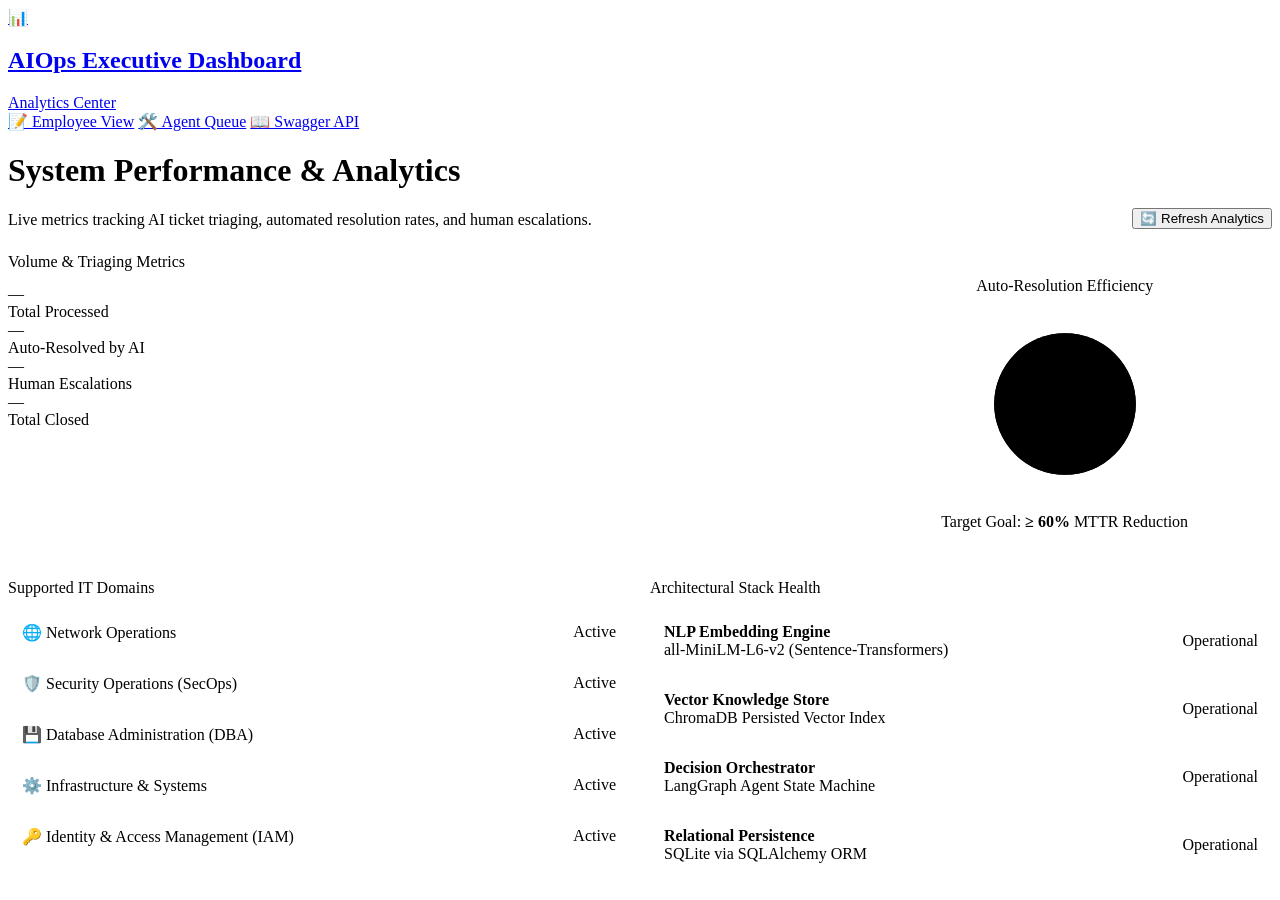
==== frontend/admin.html @ cf8fc793 "Enhance UI with confidence score sidebar, rich aesthetics, and smooth flow" ====
<!DOCTYPE html>
<html lang="en">
<head>
  <meta charset="UTF-8">
  <meta name="viewport" content="width=device-width, initial-scale=1.0">
  <title>AIOps Analytics — AI Ticket Resolution System</title>
  <meta name="description" content="Executive analytics dashboard showing auto-resolve rates, triaging volume, and department resolution performance.">
  <link rel="stylesheet" href="/static/css/style.css">
  <style>
    .analytics-hero {
      display: grid;
      grid-template-columns: 2fr 1fr;
      gap: 20px;
      margin-bottom: 24px;
    }
    @media (max-width: 800px) {
      .analytics-hero { grid-template-columns: 1fr; }
    }

    .kpi-card {
      background: var(--surface);
      border: 1px solid var(--border);
      border-radius: var(--radius-lg);
      padding: 24px;
      display: flex;
      flex-direction: column;
      justify-content: space-between;
      box-shadow: var(--shadow-card);
      position: relative;
      overflow: hidden;
    }
    .kpi-card::before {
      content: '';
      position: absolute;
      top: 0; left: 0; right: 0;
      height: 3px;
      background: linear-gradient(90deg, var(--accent), var(--purple));
    }

    .chart-container {
      display: flex;
      align-items: center;
      justify-content: center;
      padding: 24px;
      position: relative;
    }

    .rate-donut {
      position: relative;
      width: 170px;
      height: 170px;
    }
    .rate-donut svg {
      width: 170px;
      height: 170px;
      transform: rotate(-90deg);
    }
    .rate-donut-center {
      position: absolute;
      top: 50%;
      left: 50%;
      transform: translate(-50%, -50%);
      text-align: center;
    }

    .breakdown-row {
      display: flex;
      align-items: center;
      justify-content: space-between;
      padding: 12px 14px;
      margin-bottom: 8px;
      background: var(--surface-2);
      border-radius: var(--radius-sm);
      border: 1px solid var(--border-soft);
    }
  </style>
</head>
<body>

  <!-- ── Navbar ── -->
  <header class="navbar">
    <a href="/app" class="navbar-brand">
      <div class="navbar-logo">📊</div>
      <div>
        <h2>AIOps Executive Dashboard</h2>
      </div>
      <span class="navbar-badge">Analytics Center</span>
    </a>

    <div class="navbar-right">
      <a href="/app/employee" class="nav-link-btn">📝 Employee View</a>
      <a href="/app/agent" class="nav-link-btn">🛠️ Agent Queue</a>
      <a href="/docs" target="_blank" class="nav-link-btn">📖 Swagger API</a>
    </div>
  </header>

  <!-- ── Main Workspace ── -->
  <main class="container">

    <div style="display:flex;justify-content:space-between;align-items:flex-end;margin-bottom:24px;flex-wrap:wrap;gap:12px;">
      <div>
        <h1>System Performance &amp; Analytics</h1>
        <p class="subtitle" style="margin:0;">Live metrics tracking AI ticket triaging, automated resolution rates, and human escalations.</p>
      </div>
      <button id="refreshBtn" class="secondary" onclick="loadAnalytics()">
        <span>🔄 Refresh Analytics</span>
      </button>
    </div>

    <!-- Hero Analytics -->
    <div class="analytics-hero">

      <!-- Left stats grid -->
      <div class="card" style="margin:0;">
        <div class="card-title">Volume &amp; Triaging Metrics</div>
        <div class="metric-grid" style="margin-bottom:0;margin-top:14px;">
          <div class="metric-box">
            <div class="value text-accent" id="totalTickets">—</div>
            <div class="label">Total Processed</div>
          </div>
          <div class="metric-box">
            <div class="value text-success" id="autoResolved">—</div>
            <div class="label">Auto-Resolved by AI</div>
          </div>
          <div class="metric-box">
            <div class="value text-warn" id="escalatedCount">—</div>
            <div class="label">Human Escalations</div>
          </div>
          <div class="metric-box">
            <div class="value text-info" id="resolvedCount">—</div>
            <div class="label">Total Closed</div>
          </div>
        </div>
      </div>

      <!-- Right Donut Card -->
      <div class="kpi-card" style="align-items:center;text-align:center;">
        <div class="sidebar-card-title" style="width:100%;">Auto-Resolution Efficiency</div>
        <div class="chart-container">
          <div class="rate-donut">
            <svg viewBox="0 0 120 120">
              <circle class="ring-track" cx="60" cy="60" r="50"/>
              <circle class="ring-fill" id="autoResolveFill" cx="60" cy="60" r="50" style="stroke: var(--success);"/>
            </svg>
            <div class="rate-donut-center">
              <div class="confidence-ring-pct text-success" id="autoResolvePct" style="font-size:32px;">0%</div>
              <div class="confidence-ring-label">AI Resolved</div>
            </div>
          </div>
        </div>
        <div class="text-xs text-dim">
          Target Goal: <strong>&ge; 60%</strong> MTTR Reduction
        </div>
      </div>

    </div>

    <!-- Department Distribution & System Health -->
    <div style="display:grid;grid-template-columns:1fr 1fr;gap:20px;">

      <div class="card">
        <div class="card-title">Supported IT Domains</div>
        <div style="margin-top:14px;">
          <div class="breakdown-row">
            <span>🌐 Network Operations</span>
            <span class="badge medium">Active</span>
          </div>
          <div class="breakdown-row">
            <span>🛡️ Security Operations (SecOps)</span>
            <span class="badge medium">Active</span>
          </div>
          <div class="breakdown-row">
            <span>💾 Database Administration (DBA)</span>
            <span class="badge medium">Active</span>
          </div>
          <div class="breakdown-row">
            <span>⚙️ Infrastructure &amp; Systems</span>
            <span class="badge medium">Active</span>
          </div>
          <div class="breakdown-row">
            <span>🔑 Identity &amp; Access Management (IAM)</span>
            <span class="badge medium">Active</span>
          </div>
        </div>
      </div>

      <div class="card">
        <div class="card-title">Architectural Stack Health</div>
        <div style="margin-top:14px;">
          <div class="breakdown-row">
            <div>
              <div style="font-weight:700;">NLP Embedding Engine</div>
              <div class="text-xs text-dim">all-MiniLM-L6-v2 (Sentence-Transformers)</div>
            </div>
            <span class="badge low">Operational</span>
          </div>
          <div class="breakdown-row">
            <div>
              <div style="font-weight:700;">Vector Knowledge Store</div>
              <div class="text-xs text-dim">ChromaDB Persisted Vector Index</div>
            </div>
            <span class="badge low">Operational</span>
          </div>
          <div class="breakdown-row">
            <div>
              <div style="font-weight:700;">Decision Orchestrator</div>
              <div class="text-xs text-dim">LangGraph Agent State Machine</div>
            </div>
            <span class="badge low">Operational</span>
          </div>
          <div class="breakdown-row">
            <div>
              <div style="font-weight:700;">Relational Persistence</div>
              <div class="text-xs text-dim">SQLite via SQLAlchemy ORM</div>
            </div>
            <span class="badge low">Operational</span>
          </div>
        </div>
      </div>

    </div>

  </main>

  <script src="https://cdnjs.cloudflare.com/ajax/libs/gsap/3.12.5/gsap.min.js"></script>
  <script src="/static/js/transitions.js"></script>
  <script>
    const API_BASE = window.location.origin;

    async function loadAnalytics() {
      try {
        const res = await fetch(`${API_BASE}/analytics/summary`);
        const data = await res.json();

        document.getElementById('totalTickets').textContent = data.total_tickets || 0;
        document.getElementById('autoResolved').textContent = data.auto_resolved || 0;
        document.getElementById('escalatedCount').textContent = data.escalated || 0;
        document.getElementById('resolvedCount').textContent = data.resolved || 0;

        const rate = Math.round((data.auto_resolve_rate || 0) * 100);
        document.getElementById('autoResolvePct').textContent = `${rate}%`;

        // Animate donut
        const circumference = 314;
        const offset = circumference - (rate / 100) * circumference;
        gsap.to('#autoResolveFill', {
          strokeDashoffset: offset,
          duration: 1.4,
          ease: 'power3.out'
        });

        showToast('Analytics refreshed.', 'info');
      } catch (err) {
        showToast('Failed to fetch analytics from API.', 'error');
      }
    }

    loadAnalytics();
  </script>
</body>
</html>
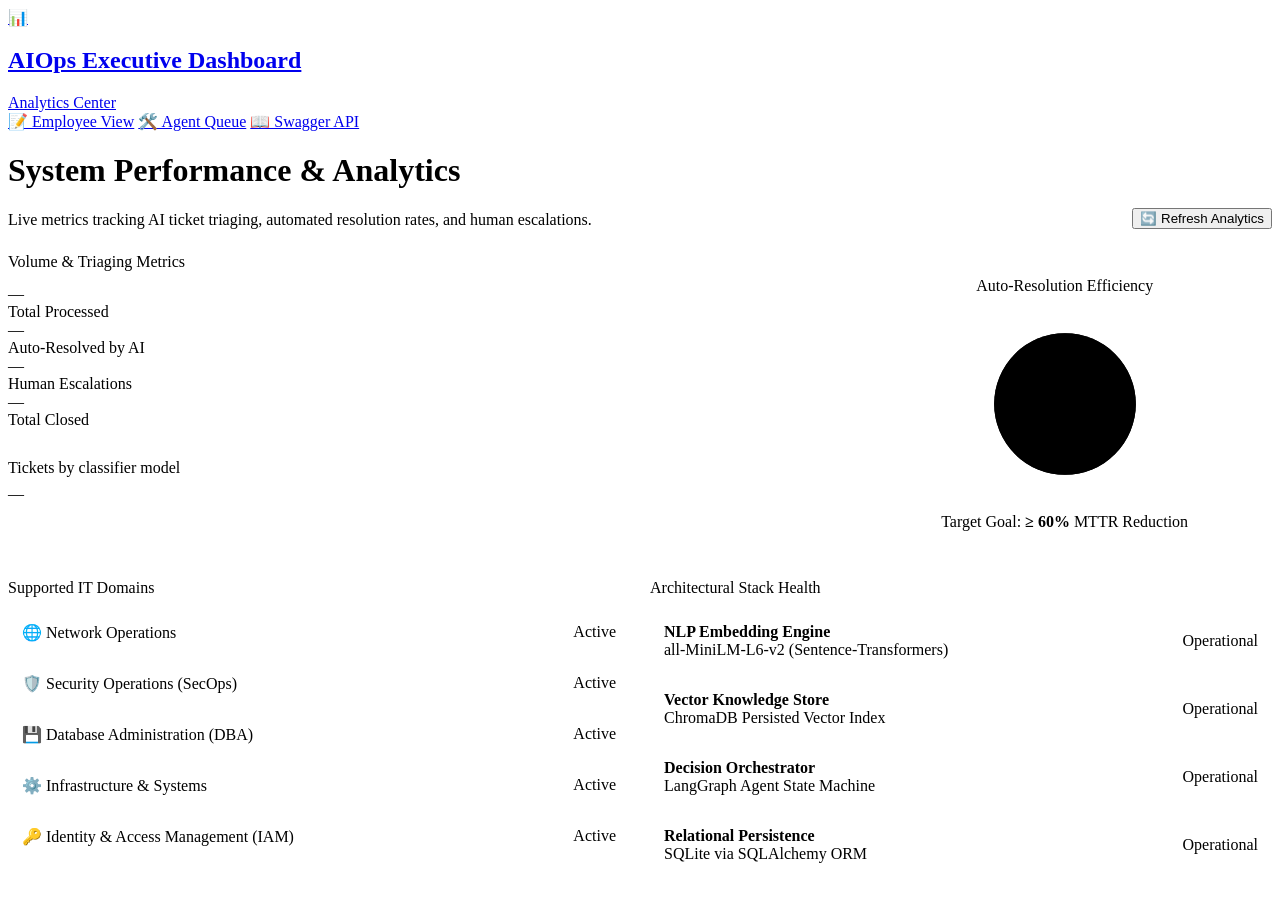
==== commit 4d0e307e: "Add SetFit evaluation tooling, analytics, and dataset scale-up scripts. Compare both classifiers in " ====
--- a/frontend/admin.html
+++ b/frontend/admin.html
@@ -131,6 +131,10 @@
             <div class="label">Total Closed</div>
           </div>
         </div>
+        <div style="margin-top:16px;padding-top:14px;border-top:1px solid var(--border);">
+          <div class="text-xs text-dim" style="margin-bottom:8px;">Tickets by classifier model</div>
+          <div id="modelBreakdown" class="text-sm text-dim">—</div>
+        </div>
       </div>
 
       <!-- Right Donut Card -->
@@ -249,6 +253,14 @@
           ease: 'power3.out'
         });
 
+        const breakdown = data.by_classifier_model || {};
+        const labels = { logreg: 'Logistic Regression', setfit: 'SetFit', unknown: 'Unknown' };
+        const lines = Object.entries(breakdown).map(
+          ([k, v]) => `<div style="display:flex;justify-content:space-between;margin-bottom:4px;"><span>${labels[k] || k}</span><strong>${v}</strong></div>`
+        );
+        document.getElementById('modelBreakdown').innerHTML =
+          lines.length ? lines.join('') : '<span>No tickets yet.</span>';
+
         showToast('Analytics refreshed.', 'info');
       } catch (err) {
         showToast('Failed to fetch analytics from API.', 'error');
